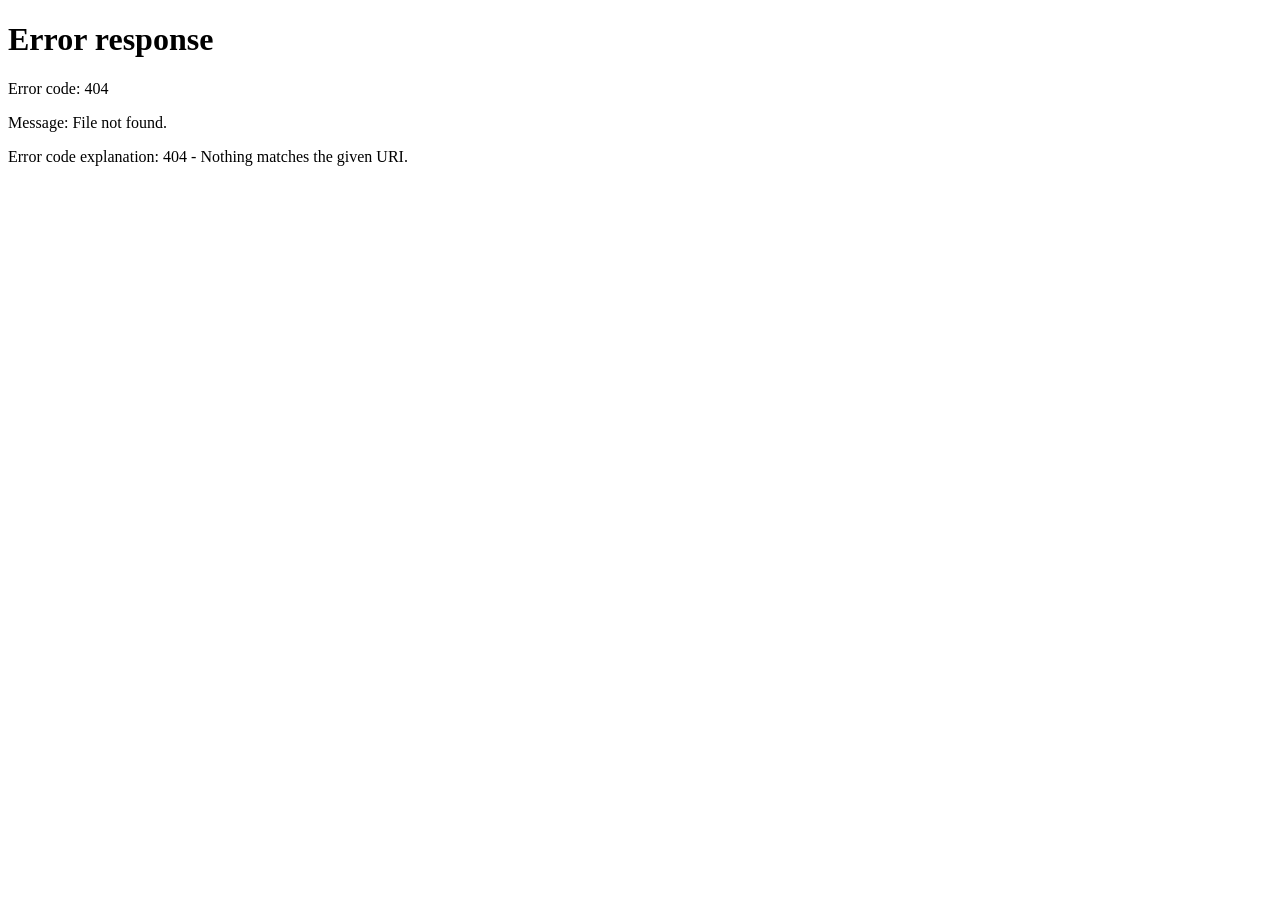
==== index.html @ e1236fff "Add files via upload" ====
<!DOCTYPE html>
<html lang="es">
<head>
<meta charset="UTF-8">
<!-- La raíz lleva directo a la pantalla del TV -->
<meta http-equiv="refresh" content="0; url=/pantalla/index.html">
<title>Turin Sport</title>
</head>
<body style="background:#0d0f14;color:#f2f5fa;font-family:sans-serif;text-align:center;padding-top:20vh">
  <p>Cargando la pantalla…</p>
  <p><a style="color:#f2a81d" href="/pantalla/index.html">Pantalla</a> ·
     <a style="color:#f2a81d" href="/admin/">Panel de administración</a></p>
</body>
</html>
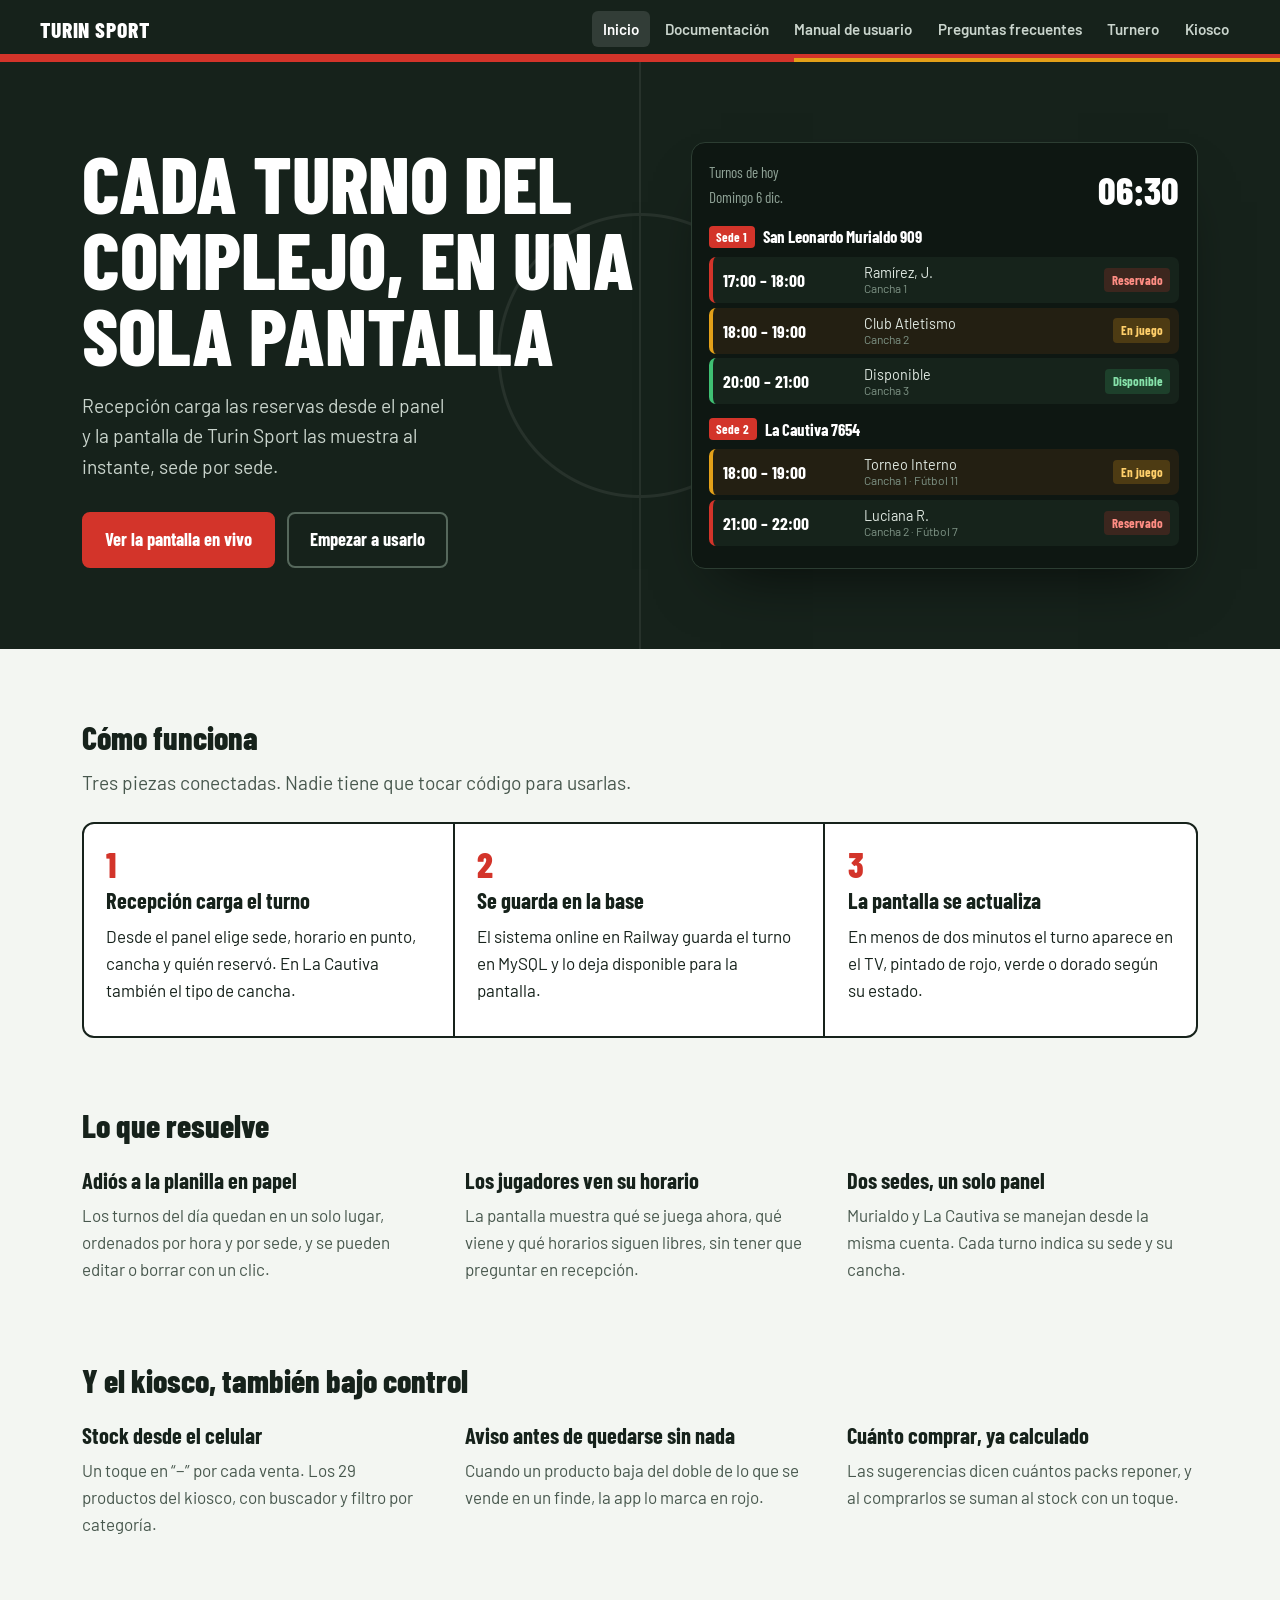
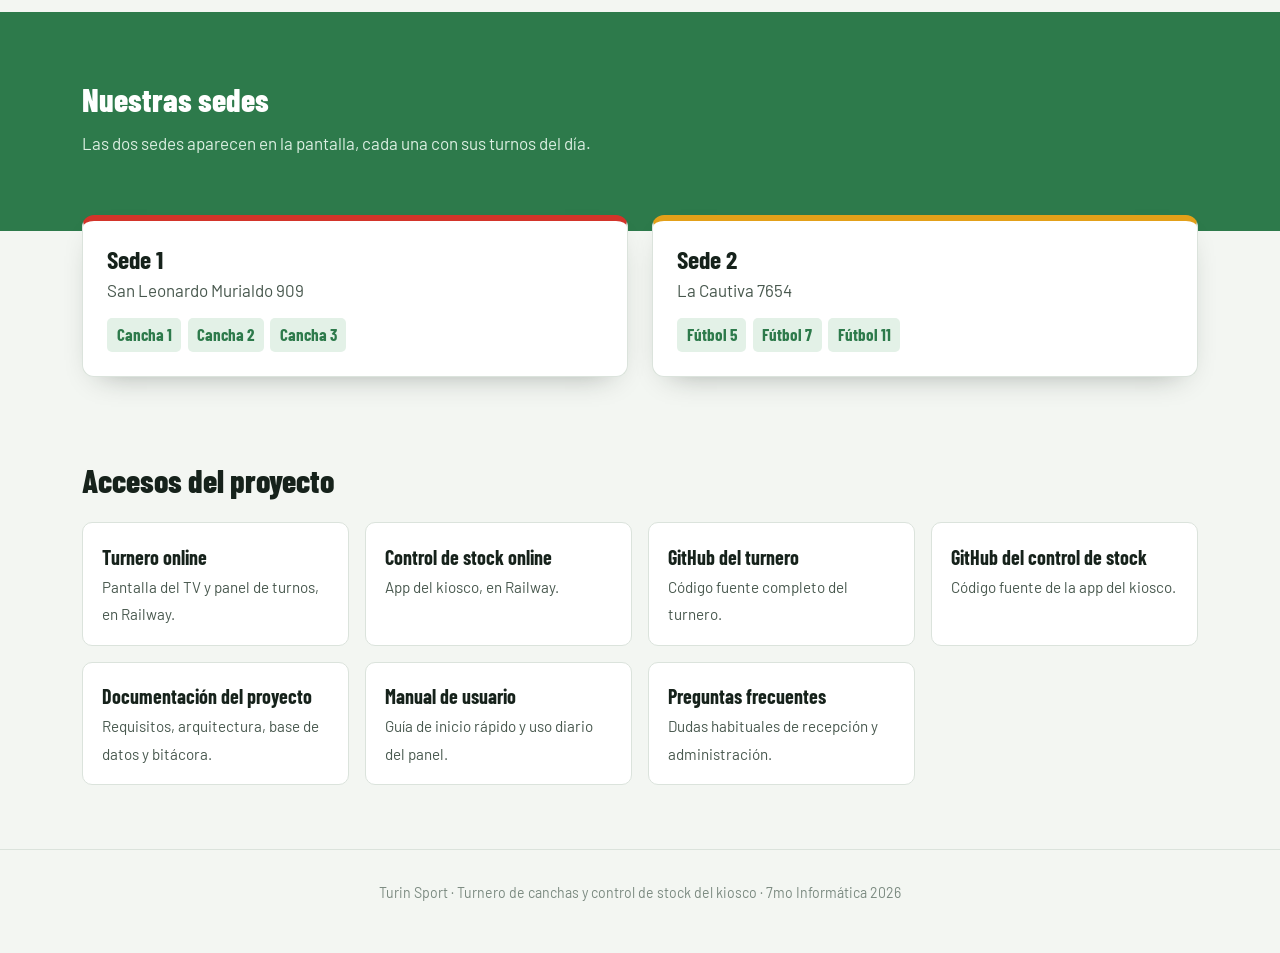
==== commit 86dfcd98: "Add files via upload" ====
--- a/index.html
+++ b/index.html
@@ -2,13 +2,191 @@
 <html lang="es">
 <head>
 <meta charset="UTF-8">
-<!-- La raíz lleva directo a la pantalla del TV -->
-<meta http-equiv="refresh" content="0; url=/pantalla/index.html">
-<title>Turin Sport</title>
+<meta name="viewport" content="width=device-width, initial-scale=1">
+<link rel="preconnect" href="https://fonts.googleapis.com">
+<link rel="preconnect" href="https://fonts.gstatic.com" crossorigin>
+<link href="https://fonts.googleapis.com/css2?family=Barlow+Condensed:wght@600;700;800&family=Barlow:ital,wght@0,400;0,600;0,700;1,400&display=swap" rel="stylesheet">
+<link rel="stylesheet" href="estilo.css">
+<link rel="icon" href="data:image/svg+xml,<svg xmlns='http://www.w3.org/2000/svg' viewBox='0 0 100 100'><text y='.9em' font-size='90'>⚽</text></svg>">
+<title>Turin Sport · Turnero de canchas y control de stock</title>
+<meta name="description" content="Turnero digital de Turin Sport: los turnos de las dos sedes se cargan desde un panel y aparecen solos en la pantalla del complejo.">
+<style>
+.hero{background:var(--ink);color:#fff;position:relative;overflow:hidden}
+.hero::before{content:'';position:absolute;inset:0;opacity:.07;
+  background:
+   linear-gradient(90deg,transparent calc(50% - 1px),#fff calc(50% - 1px),#fff calc(50% + 1px),transparent calc(50% + 1px)),
+   radial-gradient(circle at 50% 50%,transparent 139px,#fff 140px,#fff 142px,transparent 143px);}
+.hero-in{position:relative;max-width:1180px;margin:0 auto;padding:clamp(2.5rem,7vw,5rem) clamp(1rem,4vw,2rem);
+  display:grid;grid-template-columns:1.05fr .95fr;gap:3rem;align-items:center}
+.hero h1{color:#fff;font-size:clamp(2.8rem,6.5vw,5rem);line-height:.95;text-transform:uppercase}
+.hero p{color:#c9d4cc;font-size:1.2rem;max-width:34ch;margin:1.2rem 0 1.8rem}
+.cta{display:flex;gap:.8rem;flex-wrap:wrap}
+.btn{display:inline-block;font-family:var(--disp);font-weight:700;font-size:1.15rem;text-decoration:none;
+  padding:.7rem 1.3rem;border-radius:8px;background:var(--red);color:#fff;border:2px solid var(--red)}
+.btn:hover{background:#b82a21;color:#fff;border-color:#b82a21}
+.btn.alt{background:transparent;border-color:#56685c;color:#fff}
+.btn.alt:hover{border-color:#fff;color:#fff}
+
+/* El tablero: la pieza que se recuerda */
+.board{background:#0e1712;border:1px solid #2c3d32;border-radius:14px;padding:1.1rem;box-shadow:0 30px 60px -30px rgba(0,0,0,.7)}
+.b-head{display:flex;justify-content:space-between;align-items:flex-end;margin-bottom:.9rem}
+.b-head .d{font-family:var(--disp);font-size:.95rem;color:#8fa296}
+.b-head .clk{font-family:var(--disp);font-weight:800;font-size:2.4rem;color:#fff;line-height:1}
+.b-sede{font-family:var(--disp);font-weight:700;color:#fff;font-size:1.05rem;margin:.7rem 0 .4rem;display:flex;gap:.5rem;align-items:center}
+.b-sede span{background:var(--red);font-size:.8rem;padding:.05rem .45rem;border-radius:4px}
+.t{display:grid;grid-template-columns:8.2rem 1fr auto;align-items:center;gap:.6rem;padding:.45rem .6rem;border-radius:7px;
+  background:#16231b;margin:.3rem 0;border-left:4px solid var(--red)}
+.t b{font-family:var(--disp);font-size:1.1rem;color:#fff;white-space:nowrap}
+.t .n{font-size:.9rem;color:#dfe8e1;line-height:1.2}
+.t .n small{display:block;color:#7f9486;font-size:.75rem}
+.t i{font-style:normal;font-family:var(--disp);font-weight:700;font-size:.8rem;padding:.12rem .45rem;border-radius:4px;background:rgba(211,52,42,.2);color:#ff8d84}
+.t.free{border-left-color:#3fbf73}.t.free i{background:rgba(63,191,115,.18);color:#86e2aa}
+.t.live{border-left-color:var(--gold);background:#231f12}.t.live i{background:rgba(227,160,25,.22);color:#ffcf6a}
+
+.wrap{max-width:1180px;margin:0 auto;padding:0 clamp(1rem,4vw,2rem)}
+.sec{padding:4rem 0}
+.sec h2{border:0;margin-top:0}
+.two{display:grid;grid-template-columns:repeat(3,1fr);gap:2rem;margin-top:1.5rem}
+.two h3{margin-top:0}
+.two p{color:var(--ink2)}
+.flow{display:grid;grid-template-columns:repeat(3,1fr);gap:0;margin-top:1.5rem;border:2px solid var(--ink);border-radius:12px;overflow:hidden;background:var(--paper)}
+.flow>div{padding:1.4rem;border-right:2px solid var(--ink)}
+.flow>div:last-child{border-right:0}
+.flow .k{font-family:var(--disp);font-weight:800;font-size:2.2rem;color:var(--red);line-height:1}
+.flow h3{margin:.4rem 0}
+.sedes{display:grid;grid-template-columns:1fr 1fr;gap:1.5rem;margin-top:1.5rem}
+.sede{background:var(--paper);border:1px solid var(--line);border-radius:12px;padding:1.5rem;border-top:6px solid var(--red);box-shadow:0 12px 30px -18px rgba(22,34,27,.45)}
+.sede h3{margin:0 0 .2rem;font-size:1.6rem}
+.sede .dir{color:var(--ink2)}
+.chips{display:flex;gap:.4rem;flex-wrap:wrap;margin-top:.9rem}
+.chips span{font-family:var(--disp);font-weight:700;background:var(--pitch-l);color:var(--pitch);padding:.2rem .6rem;border-radius:5px}
+.links{display:grid;grid-template-columns:repeat(auto-fit,minmax(240px,1fr));gap:1rem;margin-top:1.5rem}
+.links a{display:block;background:var(--paper);border:1px solid var(--line);border-radius:10px;padding:1.1rem 1.2rem;text-decoration:none;color:var(--ink)}
+.links a:hover{border-color:var(--red)}
+.links b{font-family:var(--disp);font-size:1.25rem;display:block}
+.links span{color:var(--ink2);font-size:.95rem}
+.band{background:var(--pitch);color:#fff}
+.band h2,.band p{color:#fff}
+.band p{color:#dcefe2;max-width:60ch}
+@media(max-width:860px){.hero-in,.two,.flow,.sedes{grid-template-columns:1fr}.flow>div{border-right:0;border-bottom:2px solid var(--ink)}.flow>div:last-child{border-bottom:0}}
+</style>
 </head>
-<body style="background:#0d0f14;color:#f2f5fa;font-family:sans-serif;text-align:center;padding-top:20vh">
-  <p>Cargando la pantalla…</p>
-  <p><a style="color:#f2a81d" href="/pantalla/index.html">Pantalla</a> ·
-     <a style="color:#f2a81d" href="/admin/">Panel de administración</a></p>
+<body>
+<header class="top">
+  <a class="brand" href="index.html">TURIN SPORT</a>
+  <nav aria-label="Secciones">
+    <a href="index.html" data-p="index" aria-current="page">Inicio</a>
+    <a href="documentacion.html" data-p="documentacion">Documentación</a>
+    <a href="manual.html" data-p="manual">Manual de usuario</a>
+    <a href="faq.html" data-p="faq">Preguntas frecuentes</a>
+    <a href="https://canchasgod-production.up.railway.app/">Turnero</a>
+    <a href="https://control-de-stock-proyecto-production.up.railway.app/">Kiosco</a>
+  </nav>
+</header>
+
+<section class="hero">
+  <div class="hero-in">
+    <div>
+      <h1>Cada turno del complejo, en una sola pantalla</h1>
+      <p>Recepción carga las reservas desde el panel y la pantalla de Turin Sport las muestra al instante, sede por sede.</p>
+      <div class="cta">
+        <a class="btn" href="https://canchasgod-production.up.railway.app/pantalla/">Ver la pantalla en vivo</a>
+        <a class="btn alt" href="manual.html#inicio-rapido">Empezar a usarlo</a>
+      </div>
+    </div>
+
+    <div class="board" aria-label="Ejemplo de la pantalla de turnos">
+      <div class="b-head">
+        <div><div class="d">Turnos de hoy</div><div class="d" id="bd">Martes 22 sep.</div></div>
+        <div class="clk" id="bc">18:05</div>
+      </div>
+      <div class="b-sede"><span>Sede 1</span> San Leonardo Murialdo 909</div>
+      <div class="t"><b>17:00 – 18:00</b><div class="n">Ramírez, J.<small>Cancha 1</small></div><i>Reservado</i></div>
+      <div class="t live"><b>18:00 – 19:00</b><div class="n">Club Atletismo<small>Cancha 2</small></div><i>En juego</i></div>
+      <div class="t free"><b>20:00 – 21:00</b><div class="n">Disponible<small>Cancha 3</small></div><i>Disponible</i></div>
+      <div class="b-sede"><span>Sede 2</span> La Cautiva 7654</div>
+      <div class="t live"><b>18:00 – 19:00</b><div class="n">Torneo Interno<small>Cancha 1 · Fútbol 11</small></div><i>En juego</i></div>
+      <div class="t"><b>21:00 – 22:00</b><div class="n">Luciana R.<small>Cancha 2 · Fútbol 7</small></div><i>Reservado</i></div>
+    </div>
+  </div>
+</section>
+
+<section class="sec">
+  <div class="wrap">
+    <h2>Cómo funciona</h2>
+    <p class="lead">Tres piezas conectadas. Nadie tiene que tocar código para usarlas.</p>
+    <div class="flow">
+      <div><div class="k">1</div><h3>Recepción carga el turno</h3><p>Desde el panel elige sede, horario en punto, cancha y quién reservó. En La Cautiva también el tipo de cancha.</p></div>
+      <div><div class="k">2</div><h3>Se guarda en la base</h3><p>El sistema online en Railway guarda el turno en MySQL y lo deja disponible para la pantalla.</p></div>
+      <div><div class="k">3</div><h3>La pantalla se actualiza</h3><p>En menos de dos minutos el turno aparece en el TV, pintado de rojo, verde o dorado según su estado.</p></div>
+    </div>
+  </div>
+</section>
+
+<section class="sec" style="padding-top:0">
+  <div class="wrap">
+    <h2>Lo que resuelve</h2>
+    <div class="two">
+      <div><h3>Adiós a la planilla en papel</h3><p>Los turnos del día quedan en un solo lugar, ordenados por hora y por sede, y se pueden editar o borrar con un clic.</p></div>
+      <div><h3>Los jugadores ven su horario</h3><p>La pantalla muestra qué se juega ahora, qué viene y qué horarios siguen libres, sin tener que preguntar en recepción.</p></div>
+      <div><h3>Dos sedes, un solo panel</h3><p>Murialdo y La Cautiva se manejan desde la misma cuenta. Cada turno indica su sede y su cancha.</p></div>
+    </div>
+  </div>
+</section>
+
+<section class="sec" style="padding-top:0">
+  <div class="wrap">
+    <h2>Y el kiosco, también bajo control</h2>
+    <div class="two">
+      <div><h3>Stock desde el celular</h3><p>Un toque en “−” por cada venta. Los 29 productos del kiosco, con buscador y filtro por categoría.</p></div>
+      <div><h3>Aviso antes de quedarse sin nada</h3><p>Cuando un producto baja del doble de lo que se vende en un finde, la app lo marca en rojo.</p></div>
+      <div><h3>Cuánto comprar, ya calculado</h3><p>Las sugerencias dicen cuántos packs reponer, y al comprarlos se suman al stock con un toque.</p></div>
+    </div>
+  </div>
+</section>
+
+<section class="sec band">
+  <div class="wrap">
+    <h2>Nuestras sedes</h2>
+    <p>Las dos sedes aparecen en la pantalla, cada una con sus turnos del día.</p>
+  </div>
+</section>
+<section class="sec" style="padding-top:0;margin-top:-2.5rem">
+  <div class="wrap">
+    <div class="sedes">
+      <div class="sede"><h3>Sede 1</h3><div class="dir">San Leonardo Murialdo 909</div>
+        <div class="chips"><span>Cancha 1</span><span>Cancha 2</span><span>Cancha 3</span></div></div>
+      <div class="sede" style="border-top-color:var(--gold)"><h3>Sede 2</h3><div class="dir">La Cautiva 7654</div>
+        <div class="chips"><span>Fútbol 5</span><span>Fútbol 7</span><span>Fútbol 11</span></div></div>
+    </div>
+  </div>
+</section>
+
+<section class="sec" style="padding-top:1rem">
+  <div class="wrap">
+    <h2>Accesos del proyecto</h2>
+    <div class="links">
+      <a href="https://canchasgod-production.up.railway.app/"><b>Turnero online</b><span>Pantalla del TV y panel de turnos, en Railway.</span></a>
+      <a href="https://control-de-stock-proyecto-production.up.railway.app/"><b>Control de stock online</b><span>App del kiosco, en Railway.</span></a>
+      <a href="https://github.com/pedrocaseres088-ai/canchasgod"><b>GitHub del turnero</b><span>Código fuente completo del turnero.</span></a>
+      <a href="https://github.com/pedrocaseres088-ai/control-de-stock-proyecto"><b>GitHub del control de stock</b><span>Código fuente de la app del kiosco.</span></a>
+      <a href="documentacion.html"><b>Documentación del proyecto</b><span>Requisitos, arquitectura, base de datos y bitácora.</span></a>
+      <a href="manual.html"><b>Manual de usuario</b><span>Guía de inicio rápido y uso diario del panel.</span></a>
+      <a href="faq.html"><b>Preguntas frecuentes</b><span>Dudas habituales de recepción y administración.</span></a>
+    </div>
+  </div>
+</section>
+
+<footer class="foot">Turin Sport · Turnero de canchas y control de stock del kiosco · 7mo Informática 2026</footer>
+
+<script>
+/* El tablero de ejemplo muestra la hora y el día reales */
+(function(){
+  const d=new Date(),dias=['Domingo','Lunes','Martes','Miércoles','Jueves','Viernes','Sábado'],
+  m=['ene','feb','mar','abr','may','jun','jul','ago','sep','oct','nov','dic'];
+  document.getElementById('bd').textContent=dias[d.getDay()]+' '+d.getDate()+' '+m[d.getMonth()]+'.';
+  document.getElementById('bc').textContent=String(d.getHours()).padStart(2,'0')+':'+String(d.getMinutes()).padStart(2,'0');
+})();
+</script>
 </body>
 </html>
--- a/estilo.css
+++ b/estilo.css
@@ -0,0 +1,112 @@
+/* Turin Sport · sitio de documentación (GitHub Pages) */
+:root{
+  --bg:#f3f6f2;        /* blanco con tinte césped */
+  --paper:#ffffff;
+  --ink:#16221b;       /* verde noche de cancha */
+  --ink2:#48584e;
+  --ink3:#7b8a80;
+  --line:#dbe3dc;
+  --red:#d3342a;       /* rojo Turin */
+  --gold:#e3a019;      /* dorado Turin */
+  --pitch:#2d7a4b;     /* verde cancha */
+  --pitch-l:#e3f1e7;
+  --red-l:#fbe7e5;
+  --gold-l:#fcf1d9;
+  --disp:'Barlow Condensed','Arial Narrow',system-ui,sans-serif;
+  --body:'Barlow',system-ui,-apple-system,'Segoe UI',sans-serif;
+  --mono:ui-monospace,'Cascadia Code',Consolas,monospace;
+}
+*{box-sizing:border-box;margin:0;padding:0}
+html{scroll-behavior:smooth;scroll-padding-top:4.5rem}
+@media (prefers-reduced-motion:reduce){html{scroll-behavior:auto}*{animation:none!important;transition:none!important}}
+body{font-family:var(--body);font-size:1.0625rem;line-height:1.6;color:var(--ink);background:var(--bg)}
+a{color:var(--pitch);text-underline-offset:2px}
+a:hover{color:var(--red)}
+:focus-visible{outline:3px solid var(--gold);outline-offset:2px;border-radius:3px}
+img,svg{max-width:100%;height:auto}
+
+/* Barra superior compartida */
+.top{position:sticky;top:0;z-index:20;background:var(--ink);color:#fff;
+  display:flex;align-items:center;gap:1.5rem;padding:.7rem clamp(1rem,4vw,2.5rem);
+  border-bottom:4px solid var(--red);box-shadow:inset 0 -4px 0 0 var(--red)}
+.top::after{content:'';position:absolute;left:62%;right:0;bottom:-4px;height:4px;background:var(--gold)}
+.brand{font-family:var(--disp);font-weight:800;font-size:1.35rem;letter-spacing:.04em;color:#fff;text-decoration:none;white-space:nowrap}
+.brand:hover{color:#fff}
+.top nav{display:flex;gap:.2rem;flex-wrap:wrap;margin-left:auto}
+.top nav a{color:#c9d4cc;text-decoration:none;font-weight:600;font-size:.95rem;padding:.35rem .7rem;border-radius:6px}
+.top nav a:hover{color:#fff;background:rgba(255,255,255,.08)}
+.top nav a[aria-current=page]{color:#fff;background:rgba(255,255,255,.12)}
+
+/* Títulos */
+h1,h2,h3,h4{font-family:var(--disp);line-height:1.1;color:var(--ink)}
+h1{font-size:clamp(2.4rem,5vw,3.6rem);font-weight:800}
+h2{font-size:2rem;font-weight:800;margin:3rem 0 .8rem;padding-top:.4rem;border-top:3px solid var(--ink)}
+h3{font-size:1.4rem;font-weight:700;margin:2rem 0 .5rem}
+h4{font-size:1.15rem;font-weight:700;margin:1.4rem 0 .4rem}
+p{margin:.6rem 0}
+ul,ol{margin:.6rem 0 .6rem 1.4rem}
+li{margin:.25rem 0}
+code{font-family:var(--mono);font-size:.88em;background:#e9eee9;padding:.08em .35em;border-radius:4px}
+pre{font-family:var(--mono);font-size:.85rem;background:var(--ink);color:#e6efe8;padding:1rem 1.1rem;border-radius:8px;overflow-x:auto;margin:1rem 0;line-height:1.5}
+pre code{background:none;padding:0;color:inherit}
+
+/* Layout de documentación */
+.doc{display:grid;grid-template-columns:260px minmax(0,1fr);gap:2.5rem;max-width:1180px;margin:0 auto;padding:2rem clamp(1rem,4vw,2rem) 4rem}
+.toc{position:sticky;top:5rem;align-self:start;max-height:calc(100vh - 6rem);overflow-y:auto;font-size:.92rem;padding-right:.5rem}
+.toc b{display:block;font-family:var(--disp);font-size:1.05rem;margin:1rem 0 .3rem;color:var(--ink)}
+.toc a{display:block;color:var(--ink2);text-decoration:none;padding:.18rem 0 .18rem .7rem;border-left:2px solid var(--line)}
+.toc a:hover{color:var(--red);border-left-color:var(--red)}
+.toc a.sub{padding-left:1.4rem;font-size:.86rem}
+.content{max-width:78ch}
+.lead{font-size:1.2rem;color:var(--ink2);margin:.8rem 0 1.2rem}
+.meta{display:grid;grid-template-columns:auto 1fr;gap:.25rem 1rem;font-size:.95rem;background:var(--paper);border:1px solid var(--line);border-radius:10px;padding:1rem 1.2rem;margin:1.2rem 0}
+.meta dt{font-weight:700}
+.meta dd{color:var(--ink2)}
+
+/* Tablas */
+.tw{overflow-x:auto;margin:1rem 0;border:1px solid var(--line);border-radius:10px;background:var(--paper)}
+table{border-collapse:collapse;width:100%;font-size:.93rem}
+th{text-align:left;font-family:var(--disp);font-size:1rem;font-weight:700;background:#e9eee9;padding:.55rem .8rem;border-bottom:1px solid var(--line)}
+td{padding:.55rem .8rem;border-bottom:1px solid var(--line);vertical-align:top}
+tr:last-child td{border-bottom:0}
+td:first-child{white-space:nowrap}
+
+/* Notas */
+.note{border-left:5px solid var(--pitch);background:var(--pitch-l);padding:.8rem 1rem;border-radius:0 8px 8px 0;margin:1rem 0}
+.note.warn{border-color:var(--gold);background:var(--gold-l)}
+.note.todo{border-color:var(--red);background:var(--red-l)}
+.note strong:first-child{display:block;font-family:var(--disp);font-size:1.08rem}
+.tag{display:inline-block;font-size:.75rem;font-weight:700;padding:.05rem .45rem;border-radius:4px;background:var(--gold-l);color:#8a5b00;border:1px solid #efd18f;vertical-align:1px}
+.tag.new{background:var(--pitch-l);color:var(--pitch);border-color:#b9dcc5}
+
+/* Pasos de guía (secuencia real) */
+.steps{list-style:none;margin:1rem 0;padding:0;counter-reset:s}
+.steps>li{counter-increment:s;position:relative;padding:1rem 1.1rem 1rem 4.2rem;background:var(--paper);border:1px solid var(--line);border-radius:10px;margin:.8rem 0}
+.steps>li::before{content:counter(s);position:absolute;left:1rem;top:.9rem;width:2.3rem;height:2.3rem;display:grid;place-items:center;
+  font-family:var(--disp);font-weight:800;font-size:1.4rem;color:#fff;background:var(--ink);border-radius:50%}
+.steps h3,.steps h4{margin:0 0 .3rem}
+.who{font-size:.82rem;font-weight:700;color:var(--pitch)}
+
+/* FAQ */
+details{background:var(--paper);border:1px solid var(--line);border-radius:10px;margin:.6rem 0}
+summary{cursor:pointer;font-weight:700;padding:.9rem 1.1rem;list-style:none;position:relative;padding-right:2.6rem}
+summary::-webkit-details-marker{display:none}
+summary::after{content:'+';position:absolute;right:1.1rem;top:.6rem;font-family:var(--disp);font-size:1.6rem;color:var(--red)}
+details[open] summary::after{content:'–'}
+details>div{padding:0 1.1rem 1rem;color:var(--ink2)}
+.faq-group{font-family:var(--disp);font-size:1.3rem;margin:2rem 0 .4rem}
+
+/* Figuras */
+figure{margin:1.2rem 0;background:var(--paper);border:1px solid var(--line);border-radius:10px;padding:1rem;overflow-x:auto}
+figcaption{font-size:.85rem;color:var(--ink3);margin-top:.6rem}
+
+.foot{border-top:1px solid var(--line);color:var(--ink3);font-size:.88rem;text-align:center;padding:2rem 1rem 3rem}
+
+@media (max-width:860px){
+  .doc{grid-template-columns:1fr}
+  .toc{position:static;max-height:none;border:1px solid var(--line);border-radius:10px;background:var(--paper);padding:.8rem 1rem}
+  .top{flex-wrap:wrap;gap:.5rem;position:static}
+  .top nav a{padding:.3rem .5rem;font-size:.9rem}
+  .top nav{margin-left:0}
+}
+@media print{.top,.toc{display:none}.doc{display:block}}
